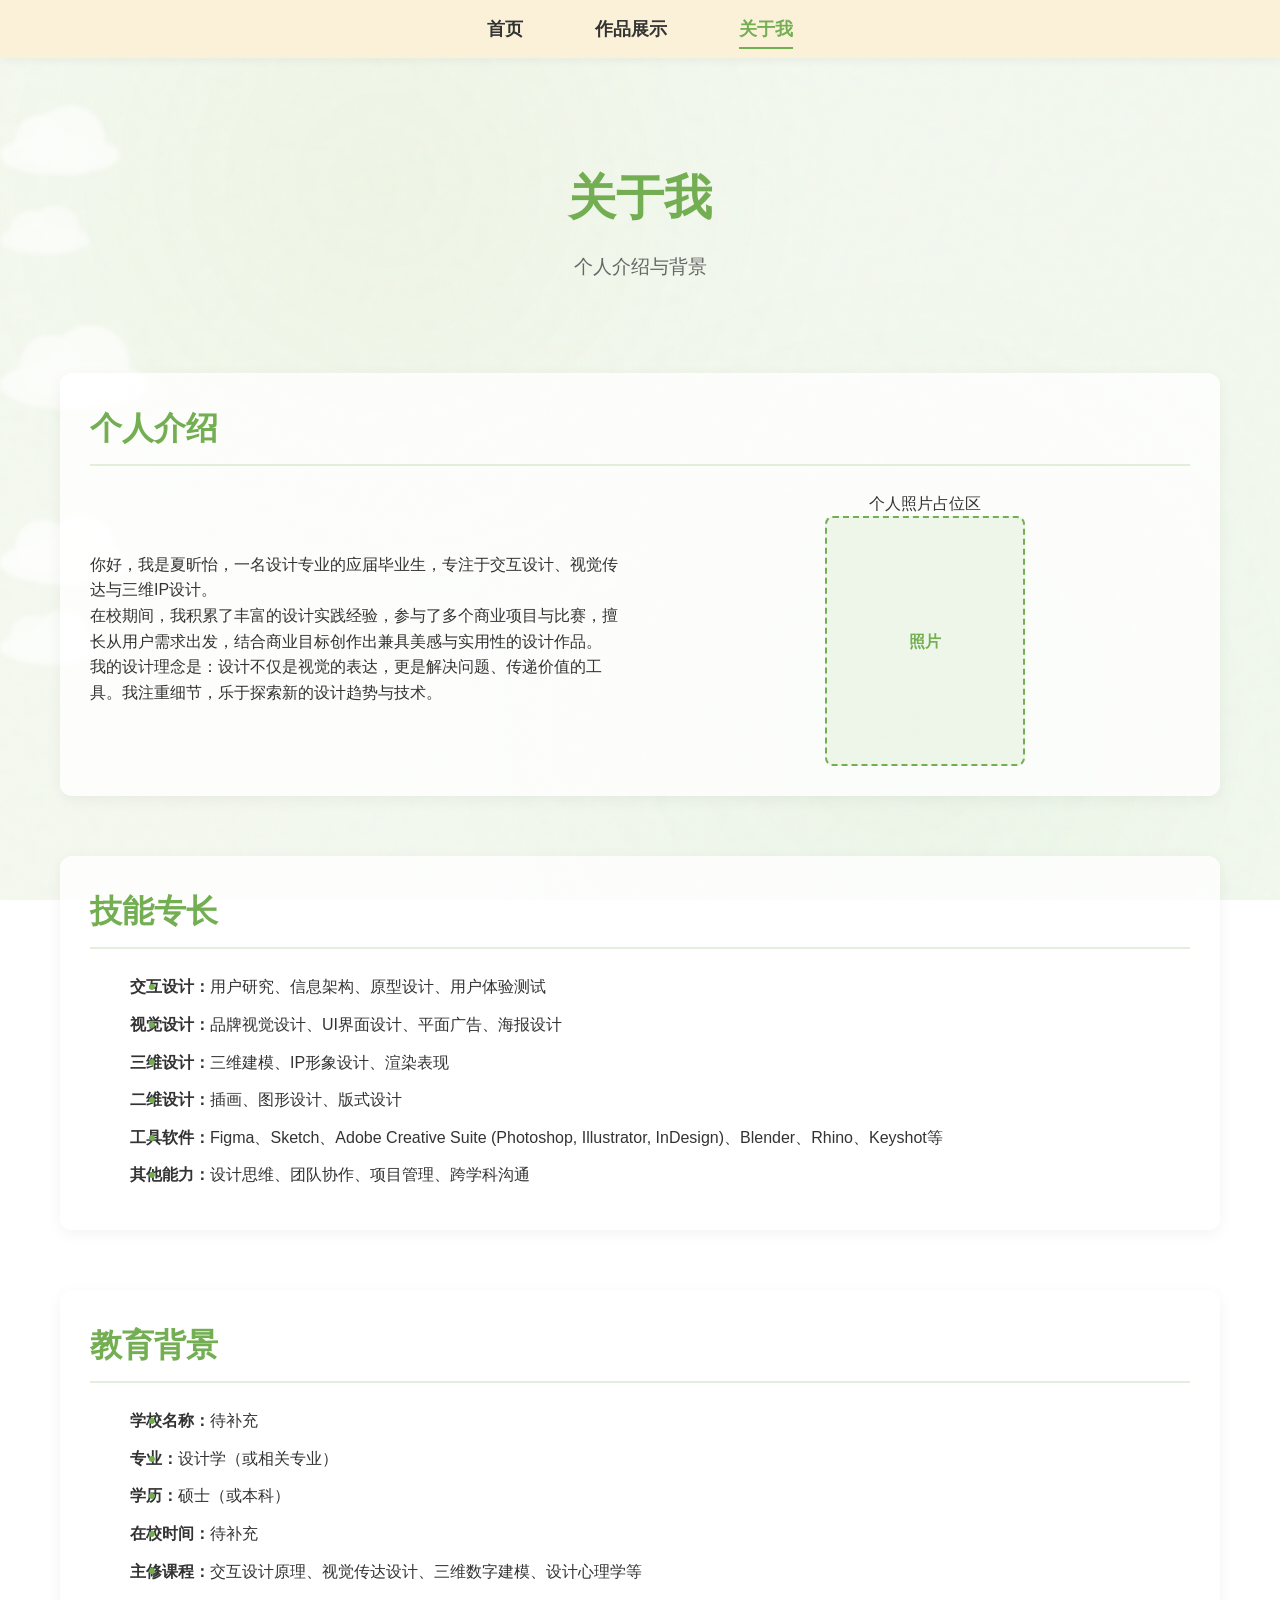
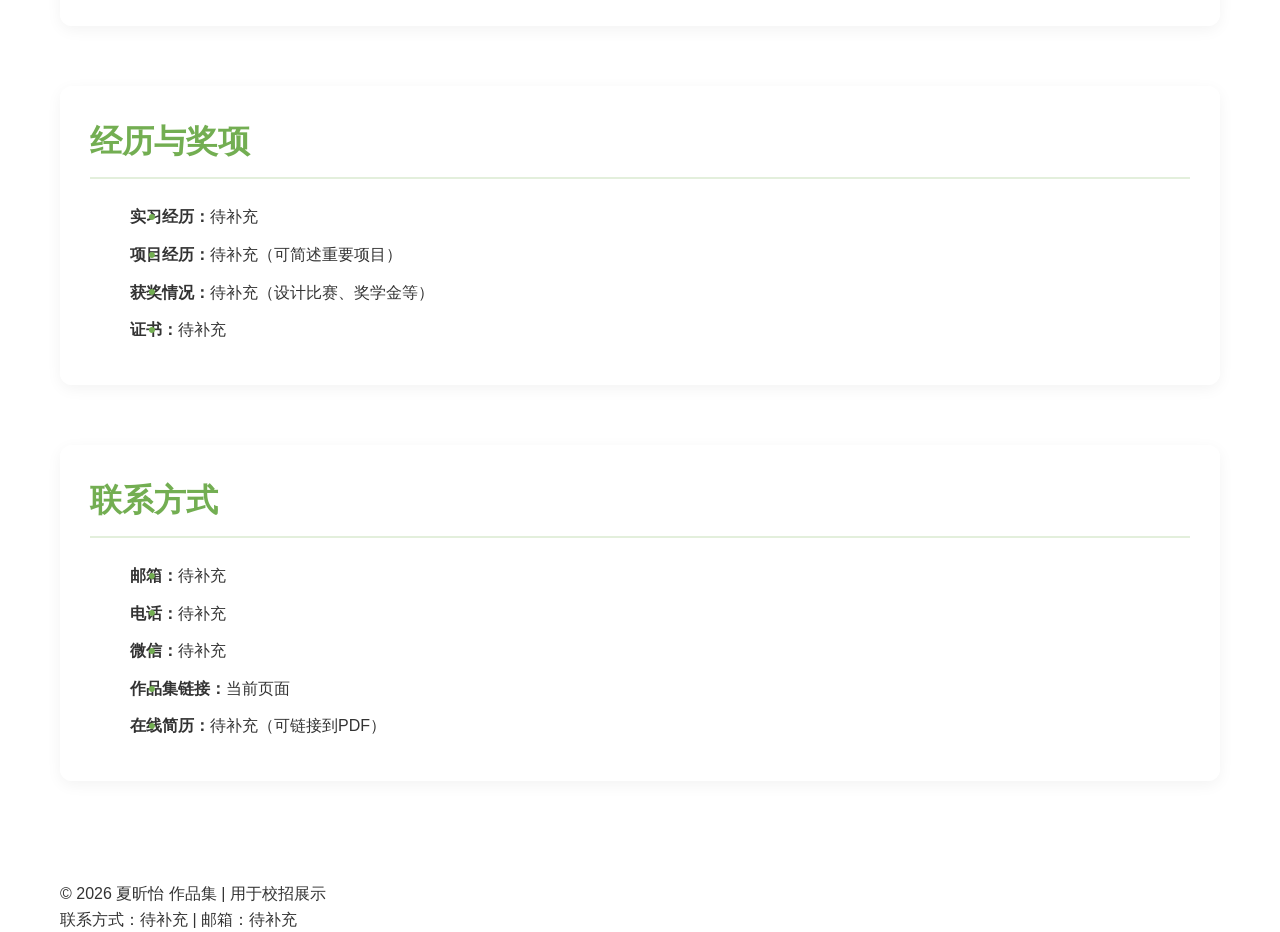
==== about.html @ d8657b3a "Add files via upload 作品集" ====
<!DOCTYPE html>
<html lang="zh-CN">
<head>
    <meta charset="UTF-8">
    <meta name="viewport" content="width=device-width, initial-scale=1.0">
    <title>关于我 - 夏昕怡作品集</title>
    <!-- 外部样式表 -->
    <link rel="stylesheet" href="style.css">
    <!-- JavaScript文件 -->
    <script src="script.js" defer></script>
</head>
<body>
    <!-- 云朵背景容器 -->
    <div class="clouds-container">
        <div class="cloud cloud1"></div>
        <div class="cloud cloud2"></div>
        <div class="cloud cloud3"></div>
        <div class="cloud cloud4"></div>
        <div class="cloud cloud5"></div>
    </div>
    <!-- 固定导航栏 -->
    <nav>
        <ul>
            <li><a href="index.html">首页</a></li>
            <li><a href="works.html">作品展示</a></li>
            <li><a href="about.html" class="active">关于我</a></li>
        </ul>
    </nav>

    <div class="container">
        <!-- 页面头部 -->
        <header>
            <h1>关于我</h1>
            <p>个人介绍与背景</p>
        </header>

        <!-- 关于页主内容区 -->
        <main>
            <!-- 个人介绍区 -->
            <section id="personal-intro">
                <h2>个人介绍</h2>
                <div class="about-content">
                    <div class="about-text">
                        <p>你好，我是夏昕怡，一名设计专业的应届毕业生，专注于交互设计、视觉传达与三维IP设计。</p>
                        <p>在校期间，我积累了丰富的设计实践经验，参与了多个商业项目与比赛，擅长从用户需求出发，结合商业目标创作出兼具美感与实用性的设计作品。</p>
                        <p>我的设计理念是：设计不仅是视觉的表达，更是解决问题、传递价值的工具。我注重细节，乐于探索新的设计趋势与技术。</p>
                    </div>
                    <div class="about-image">
                        <p>个人照片占位区</p>
                        <div>
                            照片
                        </div>
                    </div>
                </div>
            </section>

            <!-- 技能专长区 -->
            <section id="skills">
                <h2>技能专长</h2>
                <div class="skills-list">
                    <ul>
                        <li><strong>交互设计：</strong>用户研究、信息架构、原型设计、用户体验测试</li>
                        <li><strong>视觉设计：</strong>品牌视觉设计、UI界面设计、平面广告、海报设计</li>
                        <li><strong>三维设计：</strong>三维建模、IP形象设计、渲染表现</li>
                        <li><strong>二维设计：</strong>插画、图形设计、版式设计</li>
                        <li><strong>工具软件：</strong>Figma、Sketch、Adobe Creative Suite (Photoshop, Illustrator, InDesign)、Blender、Rhino、Keyshot等</li>
                        <li><strong>其他能力：</strong>设计思维、团队协作、项目管理、跨学科沟通</li>
                    </ul>
                </div>
            </section>

            <!-- 教育背景区 -->
            <section id="education">
                <h2>教育背景</h2>
                <div class="education-list">
                    <ul>
                        <li><strong>学校名称：</strong>待补充</li>
                        <li><strong>专业：</strong>设计学（或相关专业）</li>
                        <li><strong>学历：</strong>硕士（或本科）</li>
                        <li><strong>在校时间：</strong>待补充</li>
                        <li><strong>主修课程：</strong>交互设计原理、视觉传达设计、三维数字建模、设计心理学等</li>
                    </ul>
                </div>
            </section>

            <!-- 经历与奖项区 -->
            <section id="experience-awards">
                <h2>经历与奖项</h2>
                <div class="experience-list">
                    <ul>
                        <li><strong>实习经历：</strong>待补充</li>
                        <li><strong>项目经历：</strong>待补充（可简述重要项目）</li>
                        <li><strong>获奖情况：</strong>待补充（设计比赛、奖学金等）</li>
                        <li><strong>证书：</strong>待补充</li>
                    </ul>
                </div>
            </section>

            <!-- 联系方式区 -->
            <section id="contact">
                <h2>联系方式</h2>
                <ul>
                    <li><strong>邮箱：</strong>待补充</li>
                    <li><strong>电话：</strong>待补充</li>
                    <li><strong>微信：</strong>待补充</li>
                    <li><strong>作品集链接：</strong>当前页面</li>
                    <li><strong>在线简历：</strong>待补充（可链接到PDF）</li>
                </ul>
            </section>
        </main>

        <!-- 页脚 -->
        <footer>
            <p>© 2026 夏昕怡 作品集 | 用于校招展示</p>
            <p>联系方式：待补充 | 邮箱：待补充</p>
        </footer>
    </div>

    <!-- 回到顶部按钮 -->
    <button class="back-to-top" aria-label="回到顶部">
        ↑
    </button>
</body>
</html>
---- style.css ----
/* 作品集网站主样式 */
/* 主色调: #FBF1D7 (浅米色) 和 #73AE52 (绿色) */

/* === 基础重置与全局样式 === */
* {
    margin: 0;
    padding: 0;
    box-sizing: border-box;
}

html {
    scroll-behavior: smooth;
}

body {
    font-family: 'Helvetica Neue', Arial, 'Microsoft YaHei', sans-serif;
    line-height: 1.6;
    color: #333;
    /* 动态绿色纹理背景（替换原黄色背景） */
    background: linear-gradient(120deg, #f5f9f0 0%, #eaf6ea 100%);
    background-size: 400% 400%;
    animation: bgFlow 25s ease infinite;
    background-attachment: fixed;
    min-height: 100vh;
    position: relative;
}

/* 动态颗粒纹理层 */
body::before {
    content: "";
    position: fixed;
    top: 0;
    left: 0;
    width: 100%;
    height: 100%;
    background-image: url("data:image/svg+xml,%3Csvg viewBox='0 0 200 200' xmlns='http://www.w3.org/2000/svg'%3E%3Cfilter id='noise'%3E%3CfeTurbulence type='fractalNoise' baseFrequency='0.35' numOctaves='3' stitchTiles='stitch'/%3E%3C/filter%3E%3Crect width='100%25' height='100%25' filter='url(%23noise)' fill='%2381c784' opacity='0.03'/%3E%3C/svg%3E");
    animation: noiseFloat 15s linear infinite;
    z-index: -1;
    pointer-events: none;
}

/* 动态光斑层 */
body::after {
    content: "";
    position: fixed;
    top: 0;
    left: 0;
    width: 100%;
    height: 100%;
    background: 
        radial-gradient(circle at 30% 20%, rgba(139, 195, 74, 0.05) 0%, transparent 40%),
        radial-gradient(circle at 70% 80%, rgba(76, 175, 80, 0.04) 0%, transparent 40%);
    animation: lightMove 30s ease infinite alternate;
    z-index: -1;
    pointer-events: none;
}

.container {
    max-width: 1200px;
    margin: 0 auto;
    padding: 0 20px;
    position: relative;
    z-index: 2;
}

/* === 导航栏样式 === */
nav {
    position: fixed;
    top: 0;
    left: 0;
    width: 100%;
    background-color: rgba(251, 241, 215, 0.95);
    backdrop-filter: blur(5px);
    z-index: 1000;
    padding: 15px 0;
    transition: all 0.3s ease;
    box-shadow: 0 2px 10px rgba(0, 0, 0, 0.05);
}

nav.scrolled {
    background-color: rgba(115, 174, 82, 0.95);
    padding: 10px 0;
}

nav ul {
    list-style: none;
    display: flex;
    justify-content: center;
    align-items: center;
}

nav li {
    margin: 0 20px;
}

nav a {
    text-decoration: none;
    color: #333;
    font-weight: 600;
    font-size: 1.1rem;
    padding: 8px 16px;
    border-radius: 4px;
    transition: all 0.3s ease;
    position: relative;
}

nav a:hover {
    color: #73AE52;
    background-color: rgba(115, 174, 82, 0.1);
}

nav a.active {
    color: #73AE52;
}

nav a.active::after {
    content: '';
    position: absolute;
    bottom: -2px;
    left: 16px;
    right: 16px;
    height: 2px;
    background-color: #73AE52;
}

nav.scrolled a {
    color: #FBF1D7;
}

nav.scrolled a:hover {
    color: #FFF;
    background-color: rgba(251, 241, 215, 0.2);
}

nav.scrolled a.active {
    color: #FFF;
}

nav.scrolled a.active::after {
    background-color: #FBF1D7;
}

/* === 头部样式 === */
header {
    text-align: center;
    padding: 100px 0 50px;
    margin-top: 60px;
}

header h1 {
    font-size: 3rem;
    color: #73AE52;
    margin-bottom: 15px;
    font-weight: 700;
}

header p {
    font-size: 1.2rem;
    color: #666;
    max-width: 600px;
    margin: 0 auto;
}

/* === 主内容区 === */
main {
    padding: 40px 0;
}

section {
    margin-bottom: 60px;
    padding: 30px;
    background-color: rgba(255, 255, 255, 0.8);
    border-radius: 12px;
    box-shadow: 0 4px 15px rgba(0, 0, 0, 0.05);
}

h2 {
    color: #73AE52;
    font-size: 2rem;
    margin-bottom: 25px;
    padding-bottom: 10px;
    border-bottom: 2px solid rgba(115, 174, 82, 0.2);
}

h3 {
    color: #555;
    font-size: 1.5rem;
    margin-bottom: 15px;
}

h4 {
    color: #333;
    font-size: 1.2rem;
    margin: 15px 0 10px;
}

/* 英雄区域样式 */
#hero {
    text-align: center;
    padding: 40px 30px;
    background-color: rgba(115, 174, 82, 0.1);
    border: 2px solid rgba(115, 174, 82, 0.2);
    position: relative;
    overflow: hidden;
    border-radius: 12px;
}

#hero::before {
    content: "";
    position: absolute;
    top: 0;
    left: 0;
    width: 100%;
    height: 100%;
    background: linear-gradient(
        120deg,
        #e8f5e9 0%,
        #e8f3c8 30%,
        #c9f4ca 60%,
        #dce6b7 80%
    );
    background-size: 400% 400%;
    animation: gradientFlow 15s ease infinite;
    z-index: -1;
}

#hero::after {
    content: "";
    position: absolute;
    top: 0;
    left: 0;
    width: 100%;
    height: 100%;
    background:
        radial-gradient(circle at 20% 80%, rgba(76, 175, 80, 0.15) 0%, transparent 40%),
        radial-gradient(circle at 80% 20%, rgba(129, 207, 132, 0.1) 0%, transparent 40%),
        radial-gradient(circle at 40% 40%, rgba(102, 187, 106, 0.08) 0%, transparent 30%);
    animation: lightFloat 20s linear infinite;
    z-index: -1;
    pointer-events: none;
}

#hero h2, #hero p {
    position: relative;
    z-index: 1;
}

#hero h2 {
    color: #73AE52;
    font-size: 2.5rem;
    margin-bottom: 20px;
}

#hero p {
    font-size: 1.2rem;
    line-height: 1.8;
    max-width: 800px;
    margin: 0 auto 15px;
    color: #555;
}

/* === 作品分类网格 === */
.category-grid {
    display: grid;
    grid-template-columns: repeat(auto-fill, minmax(300px, 1fr));
    gap: 25px;
    margin-top: 30px;
}

.category-item {
    background-color: white;
    padding: 25px;
    border-radius: 10px;
    text-align: center;
    transition: all 0.3s ease;
    border: 1px solid rgba(115, 174, 82, 0.1);
}

.category-item:hover {
    transform: translateY(-5px);
    box-shadow: 0 8px 20px rgba(115, 174, 82, 0.15);
    border-color: #73AE52;
}

/* === 作品卡片样式 === */
.works-category {
    margin-bottom: 50px;
}

.works-category h3 {
    color: #73AE52;
    font-size: 1.8rem;
    margin-bottom: 20px;
    padding-bottom: 8px;
    border-bottom: 1px solid rgba(115, 174, 82, 0.2);
}

.works-grid {
    display: grid;
    grid-template-columns: repeat(auto-fill, minmax(280px, 1fr));
    gap: 30px;
    margin-top: 30px;
}

.work-item {
    background-color: white;
    border-radius: 10px;
    padding: 20px;
    text-align: center;
    transition: all 0.4s cubic-bezier(0.175, 0.885, 0.32, 1.275);
    border: 1px solid rgba(115, 174, 82, 0.1);
    overflow: hidden;
    position: relative;
    cursor: pointer;
}

.work-item::before {
    content: '';
    position: absolute;
    top: 0;
    left: 0;
    right: 0;
    height: 4px;
    background-color: #73AE52;
    transform: scaleX(0);
    transition: transform 0.3s ease;
}

.work-item:hover {
    transform: scale(1.05);
    box-shadow: 0 15px 30px rgba(115, 174, 82, 0.2);
    z-index: 10;
}

.work-item:hover::before {
    transform: scaleX(1);
}

.work-item p {
    color: #777;
    margin: 10px 0;
    font-size: 0.95rem;
}

.work-placeholder {
    background-color: rgba(115, 174, 82, 0.1);
    border: 2px dashed #73AE52;
    border-radius: 8px;
    padding: 60px 20px;
    text-align: center;
    color: #73AE52;
    font-weight: 600;
    margin-top: 20px;
}

/* === 关于页面样式 === */
.about-content {
    display: flex;
    flex-wrap: wrap;
    gap: 40px;
    align-items: center;
}

.about-text {
    flex: 1;
    min-width: 300px;
}

.about-image {
    flex: 1;
    min-width: 300px;
    text-align: center;
}

.about-image div {
    width: 200px;
    height: 250px;
    margin: 0 auto;
    background-color: rgba(115, 174, 82, 0.1);
    border: 2px dashed #73AE52;
    border-radius: 8px;
    display: flex;
    align-items: center;
    justify-content: center;
    color: #73AE52;
    font-weight: 600;
}

.skills-list, .education-list, .experience-list {
    margin-top: 25px;
}

.skills-list ul, .education-list ul, .experience-list ul, section#contact ul {
    list-style-type: none;
    padding-left: 2.5em;
    margin-left: 0;
}

.skills-list li, .education-list li, .experience-list li, section#contact li {
    margin-bottom: 12px;
    padding-left: 0;
    line-height: 1.6;
    position: relative;
}

.skills-list li::before, .education-list li::before, .experience-list li::before, section#contact li::before {
    content: "•";
    color: #73AE52;
    font-size: 1.4em;
    position: absolute;
    left: 0.8em;
    top: 50%;
    transform: translateY(-50%);
}

/* === 按钮样式 === */
button {
    background-color: #73AE52;
    color: white;
    border: none;
    padding: 10px 20px;
    border-radius: 6px;
    font-weight: 600;
    cursor: pointer;
    transition: all 0.3s ease;
}

button:hover {
    background-color: #5d8e42;
    transform: translateY(-2px);
    box-shadow: 0 4px 10px rgba(115, 174, 82, 0.3);
}

button.active {
    background-color: #5d8e42;
    transform: translateY(-1px);
    box-shadow: 0 3px 8px rgba(115, 174, 82, 0.4);
}

.category-filter {
    margin: 25px 0;
    text-align: center;
}

.category-filter button {
    margin: 5px;
}

/* === 轮播图样式 === */
#carousel {
    margin-bottom: 60px;
}

.carousel-container {
    position: relative;
    max-width: 1000px;
    margin: 0 auto;
    overflow: hidden;
    border-radius: 15px;
    box-shadow: 0 10px 30px rgba(0, 0, 0, 0.1);
}

.carousel-track {
    display: flex;
    transition: transform 0.5s ease-in-out;
}

.carousel-slide {
    min-width: 100%;
    display: none;
    flex-direction: column;
    background-color: white;
}

.carousel-slide.active {
    display: flex;
}

.carousel-image {
    height: 400px;
    background-color: rgba(115, 174, 82, 0.1);
    display: flex;
    align-items: center;
    justify-content: center;
    color: #73AE52;
    font-weight: 600;
    font-size: 1.5rem;
    padding: 40px;
}

.carousel-caption {
    padding: 25px;
    text-align: center;
    background-color: white;
}

.carousel-caption h3 {
    color: #73AE52;
    font-size: 1.8rem;
    margin-bottom: 10px;
}

.carousel-caption p {
    color: #666;
    font-size: 1.1rem;
    line-height: 1.6;
}

.carousel-btn {
    position: absolute;
    top: 50%;
    transform: translateY(-50%);
    background-color: rgba(115, 174, 82, 0.8);
    color: white;
    border: none;
    width: 50px;
    height: 50px;
    border-radius: 50%;
    font-size: 1.5rem;
    font-weight: bold;
    cursor: pointer;
    display: flex;
    align-items: center;
    justify-content: center;
    transition: all 0.3s ease;
    z-index: 10;
}

.carousel-btn:hover {
    background-color: rgba(115, 174, 82, 1);
    transform: translateY(-50%) scale(1.1);
}

.prev-btn {
    left: 20px;
}

.next-btn {
    right: 20px;
}

.carousel-dots {
    position: absolute;
    bottom: 20px;
    left: 0;
    right: 0;
    display: flex;
    justify-content: center;
    gap: 10px;
    z-index: 10;
}

.carousel-dot {
    width: 12px;
    height: 12px;
    border-radius: 50%;
    border: none;
    background-color: rgba(255, 255, 255, 0.5);
    cursor: pointer;
    transition: all 0.3s ease;
    padding: 0;
}

.carousel-dot.active {
    background-color: white;
    transform: scale(1.3);
}

.carousel-dot:hover {
    background-color: rgba(255, 255, 255, 0.8);
}

/* === 作品详情弹窗样式 === */
.modal-overlay {
    position: fixed;
    top: 0;
    left: 0;
    right: 0;
    bottom: 0;
    background-color: rgba(0, 0, 0, 0.8);
    display: none;
    align-items: center;
    justify-content: center;
    z-index: 2000;
    padding: 20px;
}

.modal-overlay.show {
    display: flex;
}

.modal-container {
    background-color: white;
    border-radius: 15px;
    max-width: 900px;
    width: 100%;
    max-height: 90vh;
    overflow-y: auto;
    position: relative;
    box-shadow: 0 20px 50px rgba(0, 0, 0, 0.3);
    padding: 30px;
}

.modal-close {
    position: absolute;
    top: 20px;
    right: 20px;
    background-color: #73AE52;
    color: white;
    border: none;
    width: 40px;
    height: 40px;
    border-radius: 50%;
    font-size: 1.8rem;
    font-weight: bold;
    cursor: pointer;
    display: flex;
    align-items: center;
    justify-content: center;
    z-index: 10;
    transition: all 0.3s ease;
}

.modal-close:hover {
    background-color: #5d8e42;
    transform: rotate(90deg);
}

/* === 作品详情弹窗样式 === */
.modal-overlay {
    position: fixed;
    top: 0;
    left: 0;
    right: 0;
    bottom: 0;
    background-color: rgba(0, 0, 0, 0.8);
    display: none;
    align-items: center;
    justify-content: center;
    z-index: 2000;
    padding: 20px;
}

.modal-overlay.show {
    display: flex;
}

.modal-container {
    background-color: white;
    border-radius: 15px;
    max-width: 900px; /* 加宽弹窗，让图片更大 */
    width: 95%;      /* 适配屏幕 */
    max-height: 90vh;
    overflow-y: auto;
    position: relative;
    box-shadow: 0 20px 50px rgba(0, 0, 0, 0.3);
    padding: 30px;
}

.modal-close {
    position: absolute;
    top: 20px;
    right: 20px;
    background-color: #73AE52;
    color: white;
    border: none;
    width: 40px;
    height: 40px;
    border-radius: 50%;
    font-size: 1.8rem;
    font-weight: bold;
    cursor: pointer;
    display: flex;
    align-items: center;
    justify-content: center;
    z-index: 10;
    transition: all 0.3s ease;
}

.modal-close:hover {
    background-color: #5d8e42;
    transform: rotate(90deg);
}

/* 核心修改：将 grid 从 1fr 1fr 改为 1fr（上下布局），并增加图片高度 */
.modal-content {
    display: grid;
    grid-template-columns: 1fr; /* 改为单列，实现上下布局 */
    gap: 2rem;
}

/* 作品轮播核心样式（弹窗内）- 增大高度 */
.work-carousel {
    position: relative;
    width: 100%;
    height: 500px; /* 图片高度从400改到500，更大 */
    overflow: hidden;
    border-radius: 12px;
    background: #f5f9f0;
    margin-bottom: 1rem;
}

/* 作品轮播核心样式（弹窗内） */
.work-carousel {
    position: relative;
    width: 100%;
    height: 500px;
    overflow: hidden;
    border-radius: 12px;
    background: #f5f9f0;
    margin-bottom: 1rem;
}

.carousel-track {
    display: flex;
    transition: transform 0.3s ease;
    height: 100%;
}

.carousel-slide {
    min-width: 100%;
    height: 100%;
    display: flex;
    align-items: center;
    justify-content: center;
}

.carousel-slide img {
    max-width: 100%;
    max-height: 100%;
    object-fit: contain;
}

.carousel-prev,
.carousel-next {
    position: absolute;
    top: 50%;
    transform: translateY(-50%);
    background: rgba(255,255,255,0.9);
    border: none;
    width: 40px;
    height: 40px;
    border-radius: 50%;
    font-size: 20px;
    cursor: pointer;
    z-index: 10;
    box-shadow: 0 2px 8px rgba(0,0,0,0.1);
}

.carousel-prev { left: 16px; }
.carousel-next { right: 16px; }

.modal-info h2 {
    color: #73AE52;
    font-size: 2.2rem;
    margin-bottom: 10px;
    border-bottom: none;
}

.modal-category {
    color: #666;
    font-size: 1.1rem;
    font-weight: 600;
    margin-bottom: 20px;
    padding: 6px 15px;
    background-color: rgba(115, 174, 82, 0.1);
    border-radius: 20px;
    display: inline-block;
}

.modal-description {
    font-size: 1.1rem;
    line-height: 1.7;
    color: #555;
    margin-bottom: 30px;
}

.modal-details {
    display: grid;
    grid-template-columns: repeat(auto-fit, minmax(250px, 1fr));
    gap: 30px;
}

.modal-details h3 {
    color: #73AE52;
    font-size: 1.5rem;
    margin-bottom: 15px;
}

.modal-details ul {
    list-style-type: none;
    padding-left: 0;
}

.modal-details li {
    padding: 8px 0;
    border-bottom: 1px solid rgba(115, 174, 82, 0.1);
    color: #666;
    position: relative;
    padding-left: 20px;
}

.modal-details li::before {
    content: '✓';
    position: absolute;
    left: 0;
    color: #73AE52;
    font-weight: bold;
}

/* === 回到顶部按钮样式 === */
.back-to-top {
    position: fixed;
    bottom: 30px;
    right: 30px;
    width: 60px;
    height: 60px;
    background-color: #73AE52;
    color: white;
    border: none;
    border-radius: 50%;
    font-size: 1.8rem;
    font-weight: bold;
    cursor: pointer;
    display: none;
    align-items: center;
    justify-content: center;
    box-shadow: 0 4px 15px rgba(115, 174, 82, 0.4);
    z-index: 1000;
}

.back-to-top.visible {
    display: flex;
}

.back-to-top:hover {
    background-color: #5d8e42;
    transform: translateY(-5px) scale(1.1);
    box-shadow: 0 6px 20px rgba(115, 174, 82, 0.5);
}

/* === 动画关键帧 === */
@keyframes bgFlow {
    0% { background-position: 0% 0%; }
    50% { background-position: 100% 100%; }
    100% { background-position: 0% 0%; }
}

@keyframes noiseFloat {
    0%, 100% { transform: translate(0px, 0px); }
    25% { transform: translate(2px, 2px); }
    50% { transform: translate(0px, -2px); }
    75% { transform: translate(-2px, 0px); }
}

@keyframes lightMove {
    0% { transform: scale(1); }
    100% { transform: scale(1.1); }
}

@keyframes gradientFlow {
    0% { background-position: 0% 50%; }
    50% { background-position: 100% 50%; }
    100% { background-position: 0% 50%; }
}

@keyframes lightFloat {
    0% { transform: rotate(0deg) scale(1); }
    50% { transform: rotate(180deg) scale(1.05); }
    100% { transform: rotate(360deg) scale(1); }
}

/* 云朵漂浮动画 */
@keyframes cloudFloat {
    0% { transform: translateX(-100px) translateY(0); }
    50% { transform: translateX(calc(100vw + 100px)) translateY(-20px); }
    100% { transform: translateX(-100px) translateY(0); }
}

@keyframes cloudFloatSlow {
    0% { transform: translateX(-150px) translateY(30px); }
    50% { transform: translateX(calc(100vw + 150px)) translateY(10px); }
    100% { transform: translateX(-150px) translateY(30px); }
}

@keyframes cloudFloatVerySlow {
    0% { transform: translateX(-200px) translateY(60px); }
    50% { transform: translateX(calc(100vw + 200px)) translateY(40px); }
    100% { transform: translateX(-200px) translateY(60px); }
}

/* === 响应式设计 === */
@media (max-width: 1024px) {
    .container {
        padding: 0 30px;
    }

    header h1 {
        font-size: 2.5rem;
    }

    .category-grid, .works-grid {
        grid-template-columns: repeat(auto-fill, minmax(250px, 1fr));
        gap: 20px;
    }

    .carousel-image {
        height: 350px;
        font-size: 1.3rem;
    }

    .carousel-caption {
        padding: 20px;
    }

    .carousel-caption h3 {
        font-size: 1.6rem;
    }

    .carousel-caption p {
        font-size: 1rem;
    }
}

@media (max-width: 768px) {
    .container {
        padding: 0 20px;
    }

    nav {
        padding: 12px 0;
    }

    nav ul {
        flex-direction: column;
        align-items: center;
    }

    nav li {
        margin: 8px 0;
        width: 100%;
        text-align: center;
    }

    nav a {
        display: block;
        padding: 10px;
        width: 100%;
    }

    header {
        padding: 80px 0 30px;
        margin-top: 100px;
    }

    header h1 {
        font-size: 2rem;
    }

    header p {
        font-size: 1rem;
    }

    .category-grid, .works-grid {
        grid-template-columns: 1fr;
        gap: 20px;
    }

    .about-content {
        flex-direction: column;
        gap: 30px;
    }

    .about-text, .about-image {
        min-width: 100%;
    }

    section {
        padding: 20px;
        margin-bottom: 40px;
    }

    h2 {
        font-size: 1.8rem;
    }

    h3 {
        font-size: 1.3rem;
    }

    .carousel-image {
        height: 250px;
        font-size: 1.2rem;
        padding: 20px;
    }

    .carousel-caption {
        padding: 15px;
    }

    .carousel-caption h3 {
        font-size: 1.4rem;
    }

    .carousel-caption p {
        font-size: 0.95rem;
    }

    .carousel-btn {
        width: 40px;
        height: 40px;
        font-size: 1.2rem;
    }

    .prev-btn {
        left: 10px;
    }

    .next-btn {
        right: 10px;
    }

    .carousel-dots {
        bottom: 15px;
    }

    .carousel-dot {
        width: 10px;
        height: 10px;
    }

    .work-item:hover {
        transform: scale(1.02);
    }

    /* 弹窗响应式 */
    .modal-content {
        grid-template-columns: 1fr;
    }

    .work-carousel {
        height: 300px;
    }

    /* 列表响应式调整 */
    .skills-list ul, .education-list ul, .experience-list ul, section#contact ul {
        padding-left: 2em;
    }

    .skills-list li::before, .education-list li::before, .experience-list li::before, section#contact li::before {
        left: 0.5em;
    }
}

@media (max-width: 480px) {
    .container {
        padding: 0 15px;
    }

    header h1 {
        font-size: 1.8rem;
    }

    header p {
        font-size: 0.9rem;
    }

    .category-item, .work-item {
        padding: 15px;
    }

    .category-filter button {
        display: block;
        width: 100%;
        margin: 5px 0;
    }

    .carousel-image {
        height: 200px;
        font-size: 1rem;
        padding: 15px;
    }

    .carousel-caption {
        padding: 12px;
    }

    .carousel-caption h3 {
        font-size: 1.2rem;
    }

    .carousel-caption p {
        font-size: 0.9rem;
    }

    .carousel-btn {
        width: 35px;
        height: 35px;
        font-size: 1rem;
    }

    .carousel-dot {
        width: 8px;
        height: 8px;
    }

    .work-carousel {
        height: 200px;
    }

    /* 列表响应式调整 - 小屏幕 */
    .skills-list ul, .education-list ul, .experience-list ul, section#contact ul {
        padding-left: 1.5em;
    }

    .skills-list li::before, .education-list li::before, .experience-list li::before, section#contact li::before {
        left: 0.3em;
    }
}

/* === 图片通用样式 === */
img {
    max-width: 100%;
    height: auto;
    display: block;
    margin: 0 auto;
}

/* === 云朵背景样式 === */
.clouds-container {
    position: fixed;
    top: 0;
    left: 0;
    width: 100%;
    height: 100%;
    pointer-events: none;
    z-index: 1;
    overflow: hidden;
}

.cloud {
    position: absolute;
    background-color: rgba(255, 255, 255, 0.85);
    border-radius: 50%;
    filter: blur(2px);
    opacity: 0.7;
}

.cloud:before,
.cloud:after {
    content: '';
    position: absolute;
    background-color: rgba(255, 255, 255, 0.85);
    border-radius: 50%;
}

.cloud1 {
    width: 120px;
    height: 40px;
    top: 15%;
    animation: cloudFloat 60s linear infinite;
}

.cloud1:before {
    width: 50px;
    height: 50px;
    top: -20px;
    left: 15px;
}

.cloud1:after {
    width: 70px;
    height: 70px;
    top: -30px;
    right: 15px;
}

.cloud2 {
    width: 150px;
    height: 50px;
    top: 40%;
    animation: cloudFloatSlow 80s linear infinite;
    animation-delay: -20s;
}

.cloud2:before {
    width: 60px;
    height: 60px;
    top: -25px;
    left: 20px;
}

.cloud2:after {
    width: 80px;
    height: 80px;
    top: -35px;
    right: 20px;
}

.cloud3 {
    width: 100px;
    height: 35px;
    top: 70%;
    animation: cloudFloatVerySlow 100s linear infinite;
    animation-delay: -40s;
}

.cloud3:before {
    width: 45px;
    height: 45px;
    top: -15px;
    left: 10px;
}

.cloud3:after {
    width: 55px;
    height: 55px;
    top: -20px;
    right: 10px;
}

.cloud4 {
    width: 90px;
    height: 30px;
    top: 25%;
    animation: cloudFloat 70s linear infinite;
    animation-delay: -10s;
    opacity: 0.6;
}

.cloud4:before {
    width: 40px;
    height: 40px;
    top: -15px;
    left: 10px;
}

.cloud4:after {
    width: 50px;
    height: 50px;
    top: -20px;
    right: 10px;
}

.cloud5 {
    width: 130px;
    height: 45px;
    top: 60%;
    animation: cloudFloatSlow 90s linear infinite;
    animation-delay: -30s;
    opacity: 0.8;
}

.cloud5:before {
    width: 55px;
    height: 55px;
    top: -20px;
    left: 15px;
}

.cloud5:after {
    width: 65px;
    height: 65px;
    top: -25px;
    right: 15px;
}
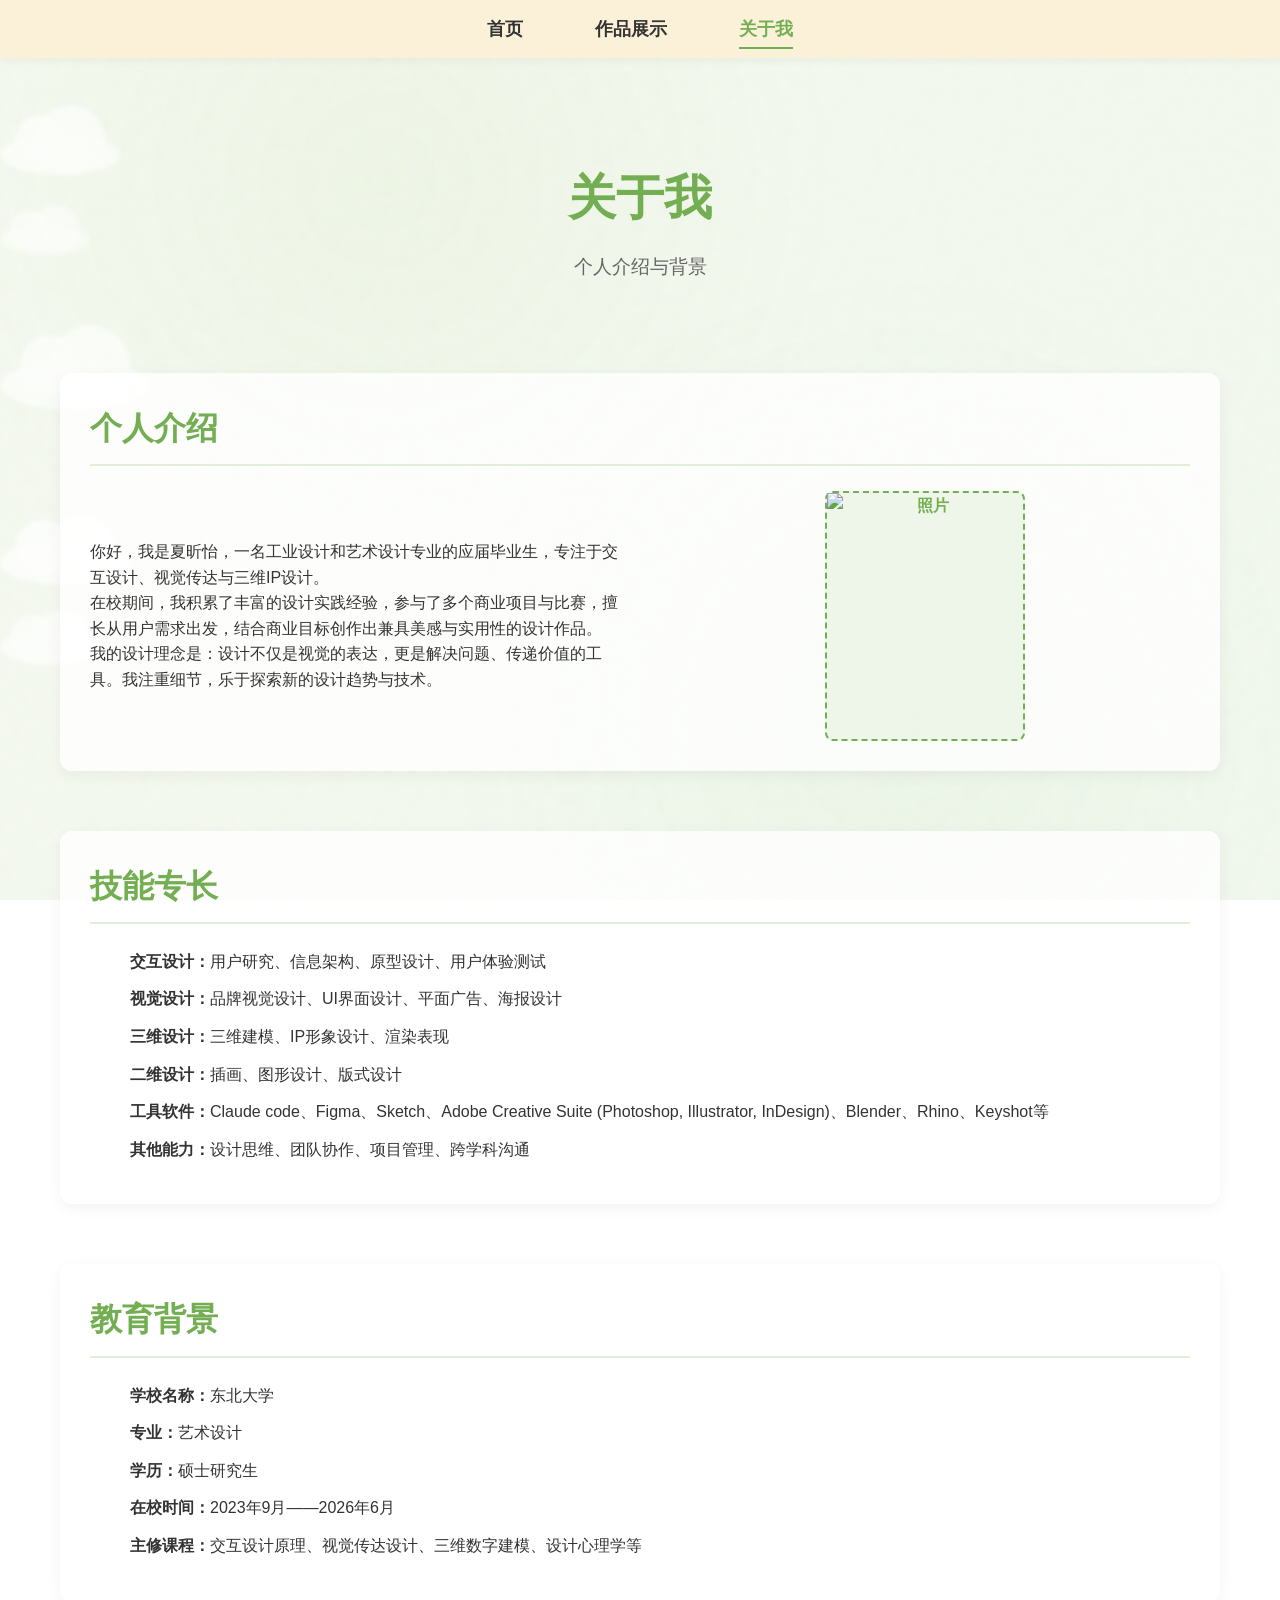
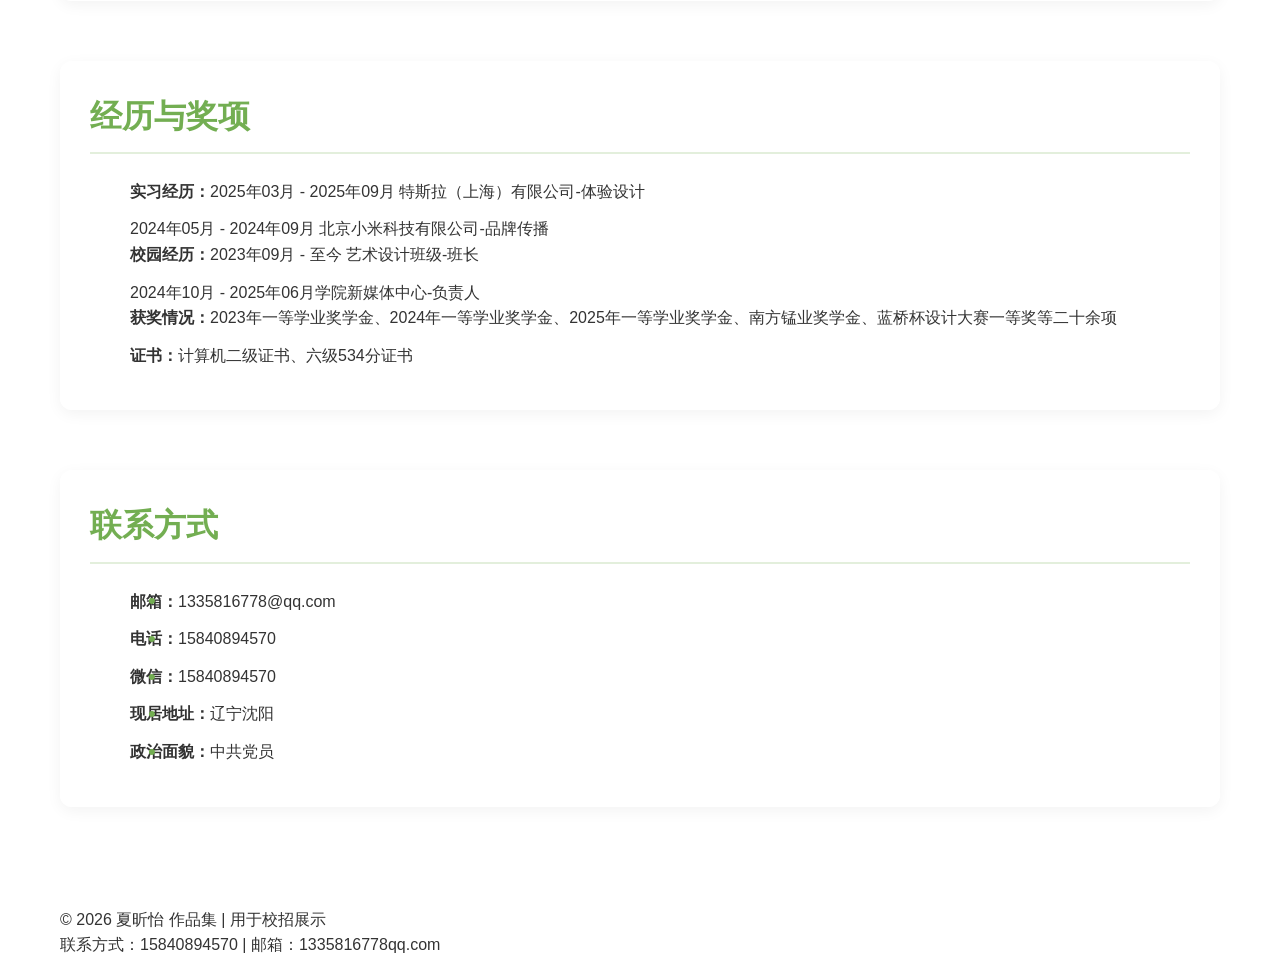
==== commit 16634b80: "Add files via upload 作品集" ====
--- a/about.html
+++ b/about.html
@@ -41,14 +41,13 @@
                 <h2>个人介绍</h2>
                 <div class="about-content">
                     <div class="about-text">
-                        <p>你好，我是夏昕怡，一名设计专业的应届毕业生，专注于交互设计、视觉传达与三维IP设计。</p>
+                        <p>你好，我是夏昕怡，一名工业设计和艺术设计专业的应届毕业生，专注于交互设计、视觉传达与三维IP设计。</p>
                         <p>在校期间，我积累了丰富的设计实践经验，参与了多个商业项目与比赛，擅长从用户需求出发，结合商业目标创作出兼具美感与实用性的设计作品。</p>
                         <p>我的设计理念是：设计不仅是视觉的表达，更是解决问题、传递价值的工具。我注重细节，乐于探索新的设计趋势与技术。</p>
                     </div>
                     <div class="about-image">
-                        <p>个人照片占位区</p>
                         <div>
-                            照片
+                           <img src="images/me.jpg" alt="照片" style="width: 100%; height: 100%; object-fit: cover;">
                         </div>
                     </div>
                 </div>
@@ -63,7 +62,7 @@
                         <li><strong>视觉设计：</strong>品牌视觉设计、UI界面设计、平面广告、海报设计</li>
                         <li><strong>三维设计：</strong>三维建模、IP形象设计、渲染表现</li>
                         <li><strong>二维设计：</strong>插画、图形设计、版式设计</li>
-                        <li><strong>工具软件：</strong>Figma、Sketch、Adobe Creative Suite (Photoshop, Illustrator, InDesign)、Blender、Rhino、Keyshot等</li>
+                        <li><strong>工具软件：</strong>Claude code、Figma、Sketch、Adobe Creative Suite (Photoshop, Illustrator, InDesign)、Blender、Rhino、Keyshot等</li>
                         <li><strong>其他能力：</strong>设计思维、团队协作、项目管理、跨学科沟通</li>
                     </ul>
                 </div>
@@ -74,10 +73,10 @@
                 <h2>教育背景</h2>
                 <div class="education-list">
                     <ul>
-                        <li><strong>学校名称：</strong>待补充</li>
-                        <li><strong>专业：</strong>设计学（或相关专业）</li>
-                        <li><strong>学历：</strong>硕士（或本科）</li>
-                        <li><strong>在校时间：</strong>待补充</li>
+                        <li><strong>学校名称：</strong>东北大学</li>
+                        <li><strong>专业：</strong>艺术设计</li>
+                        <li><strong>学历：</strong>硕士研究生</li>
+                        <li><strong>在校时间：</strong>2023年9月——2026年6月</li>
                         <li><strong>主修课程：</strong>交互设计原理、视觉传达设计、三维数字建模、设计心理学等</li>
                     </ul>
                 </div>
@@ -88,10 +87,14 @@
                 <h2>经历与奖项</h2>
                 <div class="experience-list">
                     <ul>
-                        <li><strong>实习经历：</strong>待补充</li>
-                        <li><strong>项目经历：</strong>待补充（可简述重要项目）</li>
-                        <li><strong>获奖情况：</strong>待补充（设计比赛、奖学金等）</li>
-                        <li><strong>证书：</strong>待补充</li>
+                        <li><strong>实习经历：</strong>2025年03月 - 2025年09月
+                            特斯拉（上海）有限公司-体验设计  </li>
+                            2024年05月 - 2024年09月</li>
+                            北京小米科技有限公司-品牌传播  </li>
+                        <li><strong>校园经历：</strong>2023年09月 - 至今 艺术设计班级-班长 </li>
+                        2024年10月 - 2025年06月学院新媒体中心-负责人 </li>
+                        <li><strong>获奖情况：</strong>2023年一等学业奖学金、2024年一等学业奖学金、2025年一等学业奖学金、南方锰业奖学金、蓝桥杯设计大赛一等奖等二十余项</li>
+                        <li><strong>证书：</strong>计算机二级证书、六级534分证书</li>
                     </ul>
                 </div>
             </section>
@@ -100,19 +103,20 @@
             <section id="contact">
                 <h2>联系方式</h2>
                 <ul>
-                    <li><strong>邮箱：</strong>待补充</li>
-                    <li><strong>电话：</strong>待补充</li>
-                    <li><strong>微信：</strong>待补充</li>
-                    <li><strong>作品集链接：</strong>当前页面</li>
-                    <li><strong>在线简历：</strong>待补充（可链接到PDF）</li>
+                    <li><strong>邮箱：</strong>1335816778@qq.com</li>
+                    <li><strong>电话：</strong>15840894570</li>
+                    <li><strong>微信：</strong>15840894570</li>
+                    <li><strong>现居地址：</strong>辽宁沈阳</li>
+                    <li><strong>政治面貌：</strong>中共党员</li>
                 </ul>
             </section>
         </main>
 
         <!-- 页脚 -->
+         </html><footer style="text-align: center;"></footer>
         <footer>
             <p>© 2026 夏昕怡 作品集 | 用于校招展示</p>
-            <p>联系方式：待补充 | 邮箱：待补充</p>
+            <p>联系方式：15840894570 | 邮箱：1335816778qq.com</p>
         </footer>
     </div>
 
--- a/style.css
+++ b/style.css
@@ -282,9 +282,33 @@
     border-color: #73AE52;
 }
 
+/* 分类链接样式 - 保持原有外观 */
+.category-link {
+    color: inherit;
+    text-decoration: none;
+    display: block;
+}
+
+.category-link:hover,
+.category-link:focus,
+.category-link:visited {
+    color: inherit;
+    text-decoration: none;
+}
+
 /* === 作品卡片样式 === */
 .works-category {
     margin-bottom: 50px;
+}
+
+/* 锚点跳转时避免被固定导航栏遮挡 */
+#ui-design,
+#visual-design,
+#3d-design,
+#2d-design,
+#poster-design,
+#product-design {
+    scroll-margin-top: 80px;
 }
 
 .works-category h3 {
@@ -465,27 +489,30 @@
     transition: transform 0.5s ease-in-out;
 }
 
-.carousel-slide {
+#carousel .carousel-slide {
     min-width: 100%;
-    display: none;
+    display: flex;
     flex-direction: column;
     background-color: white;
 }
 
-.carousel-slide.active {
+/* .active class not needed for horizontal sliding carousel, kept for compatibility */
+#carousel .carousel-slide.active {
     display: flex;
 }
 
 .carousel-image {
     height: 400px;
-    background-color: rgba(115, 174, 82, 0.1);
+    overflow: hidden;
     display: flex;
     align-items: center;
     justify-content: center;
-    color: #73AE52;
-    font-weight: 600;
-    font-size: 1.5rem;
-    padding: 40px;
+}
+
+.carousel-image img {
+    width: 100%;
+    height: 100%;
+    object-fit: cover;
 }
 
 .carousel-caption {
@@ -1263,4 +1290,35 @@
     height: 65px;
     top: -25px;
     right: 15px;
+}
+/* 回到顶部按钮 */
+.back-to-top {
+    position: fixed;
+    bottom: 20px;
+    right: 20px;
+    background: #333;
+    color: white;
+    border: none;
+    padding: 0.5rem 1rem;
+    border-radius: 4px;
+    cursor: pointer;
+    display: none;
+}
+.back-to-top.visible {
+    display: block;
+}
+/* 导航栏滚动样式 */
+nav.scrolled {
+    background: white;
+    box-shadow: 0 2px 8px rgba(0,0,0,0.1);
+    position: fixed;
+    top: 0;
+    left: 0;
+    right: 0;
+    z-index: 999;
+}/* 复制这段加到 style.css 最底部 */
+.skills-list li::before,
+.education-list li::before,
+.experience-list li::before {
+    display: none; /* 👈 关键：不显示 */
 }
